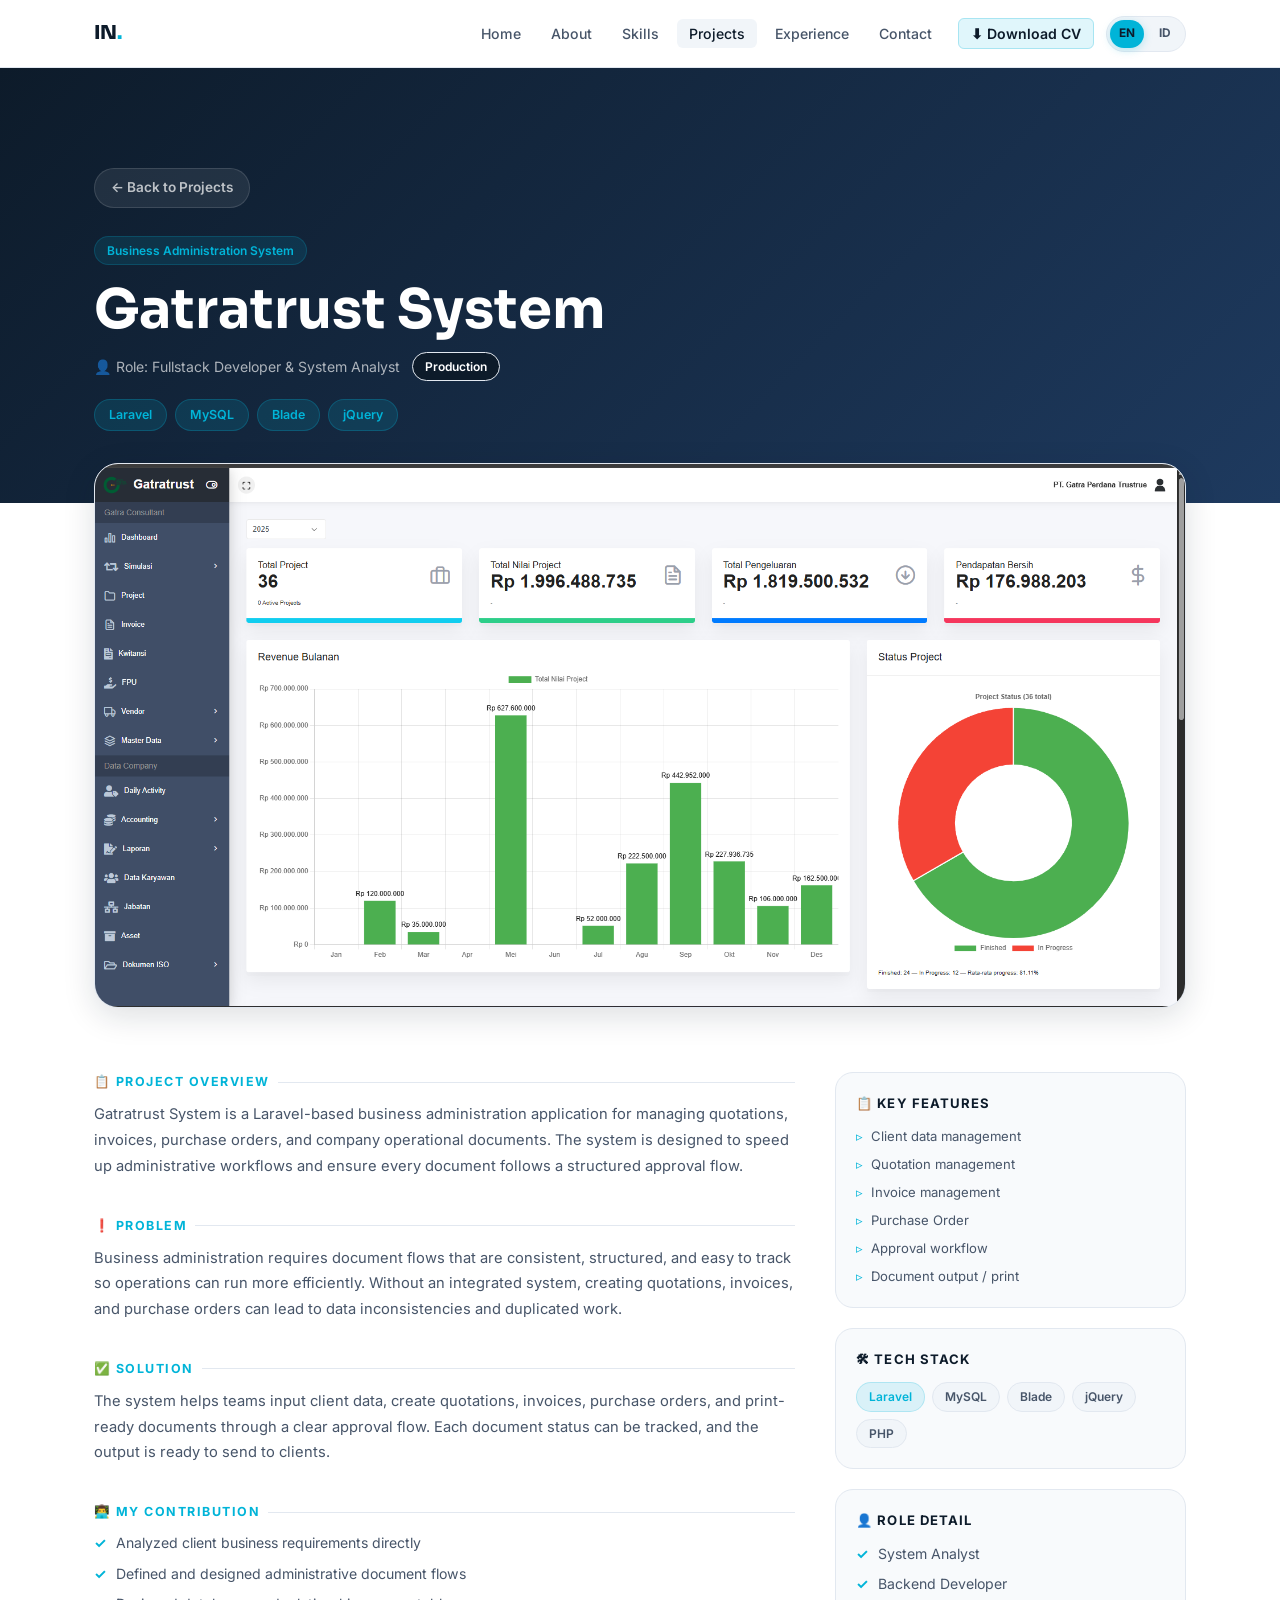
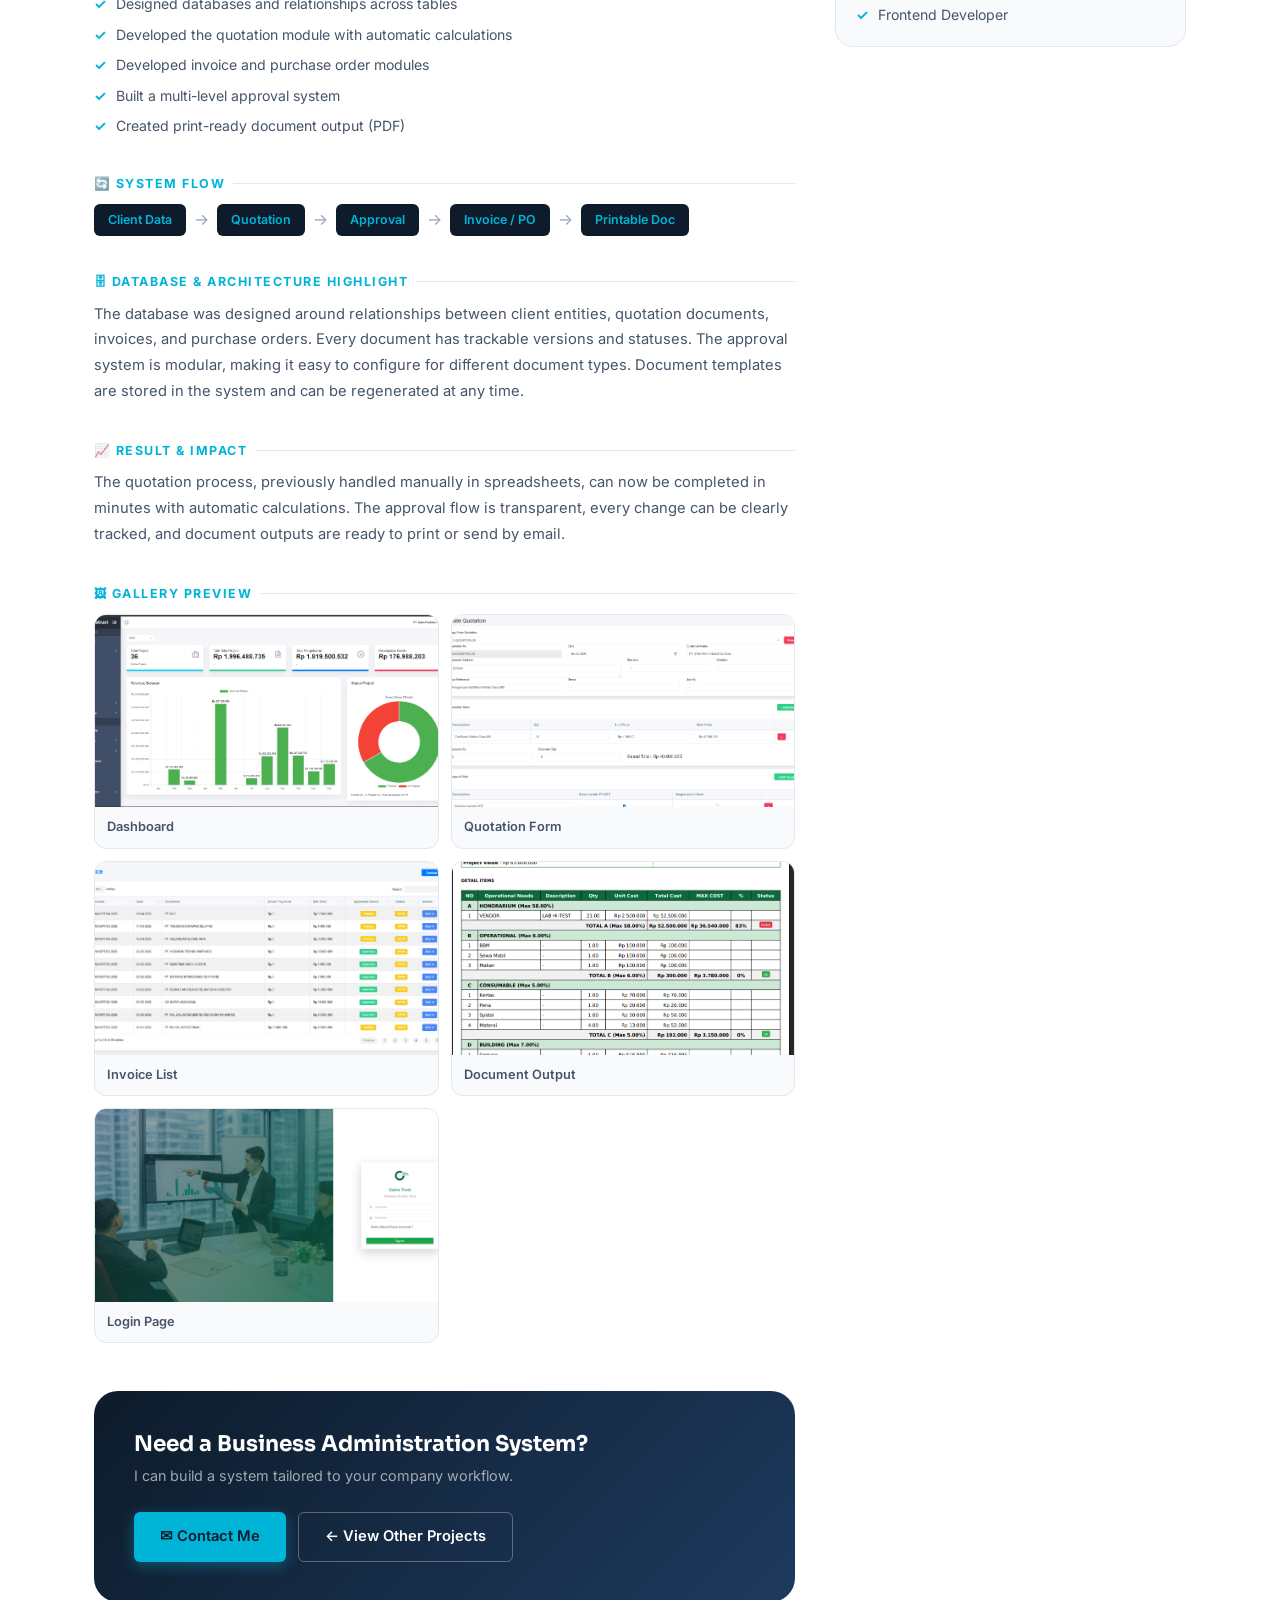
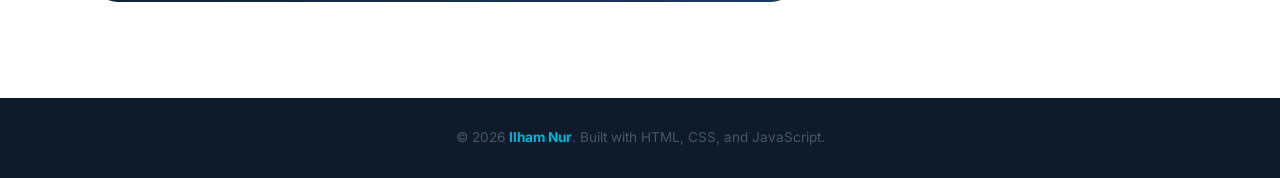
==== projects/gatratrust-system.html @ fcacffdc "Initial portfolio website" ====
<!DOCTYPE html>
<html lang="en">
<head>
  <meta charset="UTF-8" />
  <meta name="viewport" content="width=device-width, initial-scale=1.0" />
  <title>Gatratrust System — Business Administration System | Ilham Nur</title>
  <meta name="description" content="Gatratrust System case study — a Laravel-based business administration system covering quotations, invoices, purchase orders, and approval workflows. Built by Ilham Nur." />
  <meta name="keywords" content="Gatratrust System, Business Administration, Laravel, Quotation, Invoice, Purchase Order, Approval Workflow" />
  <meta property="og:title"       content="Gatratrust System — Business Administration System" />
  <meta property="og:description" content="Gatratrust System case study by Ilham Nur — Fullstack Developer & System Analyst." />
  <meta property="og:type"        content="website" />
  <meta property="og:image"       content="../assets/img/gatra/dashboard-gatra.png" />
  <link rel="icon" href="../assets/img/favicon.ico" type="image/x-icon" />
  <link rel="stylesheet" href="../assets/css/style.css" />
  <link href="https://fonts.googleapis.com/css2?family=Sora:wght@400;600;700;800&family=Inter:wght@400;500;600&family=JetBrains+Mono:wght@500&display=swap" rel="stylesheet" />
</head>
<body>

<!-- NAVBAR -->
<nav class="navbar" role="navigation">
  <div class="nav-inner">
    <a class="nav-logo" href="../index.html">IN<span>.</span></a>
    <ul class="nav-links">
      <li><a href="../index.html#home">Home</a></li>
      <li><a href="../index.html#about">About</a></li>
      <li><a href="../index.html#expertise">Skills</a></li>
      <li><a href="../index.html#projects" class="active">Projects</a></li>
      <li><a href="../index.html#experience">Experience</a></li>
      <li><a href="../index.html#contact">Contact</a></li>
      <li><a href="../assets/cv/Ilham-Nur-CV.pdf" class="nav-cv" download>⬇ Download CV</a></li>
      <li class="nav-lang" aria-label="Language selector">
        <button type="button" class="lang-btn active" data-lang-option="en">EN</button>
        <button type="button" class="lang-btn" data-lang-option="id">ID</button>
      </li>
    </ul>
    <button class="nav-hamburger" aria-label="Toggle menu">
      <span></span><span></span><span></span>
    </button>
  </div>
</nav>
<nav class="nav-mobile">
  <a href="../index.html#home">Home</a>
  <a href="../index.html#about">About</a>
  <a href="../index.html#expertise">Skills</a>
  <a href="../index.html#projects">Projects</a>
  <a href="../index.html#experience">Experience</a>
  <a href="../index.html#contact">Contact</a>
  <a href="../assets/cv/Ilham-Nur-CV.pdf" class="nav-cv" download>⬇ Download CV</a>
  <div class="nav-lang nav-lang-mobile" aria-label="Language selector">
    <button type="button" class="lang-btn active" data-lang-option="en">EN</button>
    <button type="button" class="lang-btn" data-lang-option="id">ID</button>
  </div>
</nav>

<!-- DETAIL HERO -->
<section class="detail-hero">
  <div class="container">
    <a href="../index.html#projects" class="detail-back">← Back to Projects</a>
    <div class="detail-label">
      <span class="badge badge-cyan">Business Administration System</span>
    </div>
    <h1 class="detail-title">Gatratrust System</h1>
    <div class="detail-role-row">
      <span class="detail-role">👤 Role: Fullstack Developer &amp; System Analyst</span>
      <span class="badge badge-navy">Production</span>
    </div>
    <div class="detail-tech-row">
      <span class="detail-tech-badge">Laravel</span>
      <span class="detail-tech-badge">MySQL</span>
      <span class="detail-tech-badge">Blade</span>
      <span class="detail-tech-badge">jQuery</span>
    </div>
  </div>
</section>

<!-- SCREENSHOT -->
<div class="container">
  <div class="detail-screenshot">
    <img src="../assets/img/gatra/dashboard-gatra.png" alt="Gatratrust System Dashboard"
         onerror="this.style.display='none'; this.nextElementSibling.style.display='block';" />
    <div class="screenshot-placeholder" style="display:none;">
      <div class="sph-icon">🖥</div>
      <div class="sph-text">gatra/dashboard-gatra.png — Screenshot will appear here</div>
    </div>
  </div>
</div>

<!-- BODY -->
<div class="detail-body">
  <div class="container">
    <div class="detail-grid">

      <!-- Main -->
      <div>

        <div class="detail-section reveal">
          <div class="detail-section-title">📋 Project Overview</div>
          <p class="detail-text">
            Gatratrust System is a Laravel-based business administration application for managing
            quotations, invoices, purchase orders, and company operational documents. The system
            is designed to speed up administrative workflows and ensure every document follows
            a structured approval flow.
          </p>
        </div>

        <div class="detail-section reveal">
          <div class="detail-section-title">❗ Problem</div>
          <p class="detail-text">
            Business administration requires document flows that are consistent, structured, and
            easy to track so operations can run more efficiently. Without an integrated system,
            creating quotations, invoices, and purchase orders can lead to data inconsistencies
            and duplicated work.
          </p>
        </div>

        <div class="detail-section reveal">
          <div class="detail-section-title">✅ Solution</div>
          <p class="detail-text">
            The system helps teams input client data, create quotations, invoices, purchase orders,
            and print-ready documents through a clear approval flow. Each document status can be
            tracked, and the output is ready to send to clients.
          </p>
        </div>

        <div class="detail-section reveal">
          <div class="detail-section-title">👨‍💻 My Contribution</div>
          <ul class="detail-list">
            <li>Analyzed client business requirements directly</li>
            <li>Defined and designed administrative document flows</li>
            <li>Designed databases and relationships across tables</li>
            <li>Developed the quotation module with automatic calculations</li>
            <li>Developed invoice and purchase order modules</li>
            <li>Built a multi-level approval system</li>
            <li>Created print-ready document output (PDF)</li>
          </ul>
        </div>

        <div class="detail-section reveal">
          <div class="detail-section-title">🔄 System Flow</div>
          <div class="flow-steps">
            <span class="flow-step">Client Data</span>
            <span class="flow-arrow">→</span>
            <span class="flow-step">Quotation</span>
            <span class="flow-arrow">→</span>
            <span class="flow-step">Approval</span>
            <span class="flow-arrow">→</span>
            <span class="flow-step">Invoice / PO</span>
            <span class="flow-arrow">→</span>
            <span class="flow-step">Printable Doc</span>
          </div>
        </div>

        <div class="detail-section reveal">
          <div class="detail-section-title">🗄 Database &amp; Architecture Highlight</div>
          <p class="detail-text">
            The database was designed around relationships between client entities, quotation
            documents, invoices, and purchase orders. Every document has trackable versions and
            statuses. The approval system is modular, making it easy to configure for different
            document types. Document templates are stored in the system and can be regenerated
            at any time.
          </p>
        </div>

        <div class="detail-section reveal">
          <div class="detail-section-title">📈 Result &amp; Impact</div>
          <p class="detail-text">
            The quotation process, previously handled manually in spreadsheets, can now be completed
            in minutes with automatic calculations. The approval flow is transparent, every change
            can be clearly tracked, and document outputs are ready to print or send by email.
          </p>
        </div>

        <!-- Gallery -->
        <div class="detail-section reveal">
          <div class="detail-section-title">🖼 Gallery Preview</div>
          <div class="detail-gallery">
            <figure class="gallery-item">
              <a href="../assets/img/gatra/dashboard-gatra.png" target="_blank" rel="noopener" class="gallery-link">
                <img src="../assets/img/gatra/dashboard-gatra.png" alt="Gatratrust dashboard screen" />
              </a>
              <figcaption class="gallery-caption">Dashboard</figcaption>
            </figure>
            <figure class="gallery-item">
              <a href="../assets/img/gatra/form-quotation.png" target="_blank" rel="noopener" class="gallery-link">
                <img src="../assets/img/gatra/form-quotation.png" alt="Gatratrust quotation form screen" />
              </a>
              <figcaption class="gallery-caption">Quotation Form</figcaption>
            </figure>
            <figure class="gallery-item">
              <a href="../assets/img/gatra/list-invoice.png" target="_blank" rel="noopener" class="gallery-link">
                <img src="../assets/img/gatra/list-invoice.png" alt="Gatratrust invoice list screen" />
              </a>
              <figcaption class="gallery-caption">Invoice List</figcaption>
            </figure>
            <figure class="gallery-item">
              <a href="../assets/img/gatra/output-dokumen.png" target="_blank" rel="noopener" class="gallery-link">
                <img src="../assets/img/gatra/output-dokumen.png" alt="Gatratrust document output screen" />
              </a>
              <figcaption class="gallery-caption">Document Output</figcaption>
            </figure>
            <figure class="gallery-item">
              <a href="../assets/img/gatra/login-gatra.png" target="_blank" rel="noopener" class="gallery-link">
                <img src="../assets/img/gatra/login-gatra.png" alt="Gatratrust login screen" />
              </a>
              <figcaption class="gallery-caption">Login Page</figcaption>
            </figure>
          </div>
        </div>

        <!-- CTA -->
        <div class="detail-cta reveal">
          <div class="detail-cta-text">
            <h3>Need a Business Administration System?</h3>
            <p>I can build a system tailored to your company workflow.</p>
          </div>
          <div style="display:flex;gap:12px;flex-wrap:wrap;">
            <a href="../index.html#contact" class="btn btn-primary">✉ Contact Me</a>
            <a href="../index.html#projects" class="btn btn-ghost">← View Other Projects</a>
          </div>
        </div>

      </div>

      <!-- Sidebar -->
      <div class="detail-sidebar">

        <div class="sidebar-card reveal">
          <div class="sidebar-card-title">📋 Key Features</div>
          <div class="sidebar-features">
            <span class="sidebar-feature">Client data management</span>
            <span class="sidebar-feature">Quotation management</span>
            <span class="sidebar-feature">Invoice management</span>
            <span class="sidebar-feature">Purchase Order</span>
            <span class="sidebar-feature">Approval workflow</span>
            <span class="sidebar-feature">Document output / print</span>
          </div>
        </div>

        <div class="sidebar-card reveal">
          <div class="sidebar-card-title">🛠 Tech Stack</div>
          <div class="sidebar-tech-grid">
            <span class="badge badge-cyan">Laravel</span>
            <span class="badge">MySQL</span>
            <span class="badge">Blade</span>
            <span class="badge">jQuery</span>
            <span class="badge">PHP</span>
          </div>
        </div>

        <div class="sidebar-card reveal">
          <div class="sidebar-card-title">👤 Role Detail</div>
          <ul class="detail-list">
            <li>System Analyst</li>
            <li>Backend Developer</li>
            <li>Frontend Developer</li>
          </ul>
        </div>

      </div>

    </div>
  </div>
</div>

<footer class="footer">
  <div class="container">
    <p>© 2026 <strong>Ilham Nur</strong>. Built with HTML, CSS, and JavaScript.</p>
  </div>
</footer>

<button class="back-to-top" aria-label="Back to top">↑</button>
<script src="../assets/js/main.js"></script>
</body>
</html>
---- assets/css/style.css ----
/* ============================================================
   ILHAM NUR — PORTFOLIO STYLESHEET
   Style: Clean Corporate Dashboard / SaaS-like
   Colors: Navy, White, Light Gray, Cyan Accent
   ============================================================ */

/* ── CSS Variables ────────────────────────────────────────── */
:root {
  --navy:        #0D1B2A;
  --navy-light:  #162236;
  --navy-mid:    #1E3A5F;
  --cyan:        #00B4D8;
  --cyan-light:  #48CAE4;
  --cyan-dim:    rgba(0,180,216,0.12);
  --white:       #FFFFFF;
  --gray-50:     #F8FAFC;
  --gray-100:    #F1F5F9;
  --gray-200:    #E2E8F0;
  --gray-400:    #94A3B8;
  --gray-600:    #475569;
  --gray-800:    #1E293B;
  --text-main:   #1E293B;
  --text-sub:    #475569;
  --text-muted:  #94A3B8;
  --border:      #E2E8F0;
  --shadow-sm:   0 1px 3px rgba(0,0,0,0.08);
  --shadow-md:   0 4px 16px rgba(13,27,42,0.10);
  --shadow-lg:   0 8px 32px rgba(13,27,42,0.14);
  --radius-sm:   6px;
  --radius-md:   12px;
  --radius-lg:   18px;
  --radius-xl:   24px;
  --font-display:'Sora', 'Segoe UI', sans-serif;
  --font-body:   'Inter', 'Segoe UI', sans-serif;
  --font-mono:   'JetBrains Mono', 'Courier New', monospace;
  --nav-h:       68px;
  --transition:  0.25s ease;
}

/* ── Reset & Base ─────────────────────────────────────────── */
*, *::before, *::after { box-sizing: border-box; margin: 0; padding: 0; }
html { scroll-behavior: smooth; font-size: 16px; }
body {
  font-family: var(--font-body);
  color: var(--text-main);
  background: var(--white);
  line-height: 1.6;
  overflow-x: hidden;
}
a { text-decoration: none; color: inherit; }
ul { list-style: none; }
img { max-width: 100%; display: block; }
button { cursor: pointer; border: none; background: none; font-family: inherit; }

/* ── Typography ───────────────────────────────────────────── */
h1, h2, h3, h4, h5 { font-family: var(--font-display); font-weight: 700; line-height: 1.2; }
h1 { font-size: clamp(2.2rem, 5vw, 3.4rem); }
h2 { font-size: clamp(1.7rem, 3.5vw, 2.4rem); }
h3 { font-size: clamp(1.1rem, 2vw, 1.35rem); }
p  { color: var(--text-sub); line-height: 1.75; }

/* ── Utility Classes ──────────────────────────────────────── */
.container { max-width: 1140px; margin: 0 auto; padding: 0 24px; }
.section    { padding: 96px 0; }
.section-sm { padding: 64px 0; }
.section-label {
  display: inline-flex; align-items: center; gap: 8px;
  font-size: 0.78rem; font-weight: 600; letter-spacing: 0.12em;
  text-transform: uppercase; color: var(--cyan);
  background: var(--cyan-dim); border: 1px solid rgba(0,180,216,0.2);
  padding: 5px 14px; border-radius: 999px; margin-bottom: 14px;
}
.section-title { color: var(--navy); margin-bottom: 10px; }
.section-sub   { color: var(--text-sub); max-width: 560px; }
.section-header { margin-bottom: 56px; }
.text-center { text-align: center; }
.text-center .section-sub { margin: 0 auto; }

/* ── Buttons ──────────────────────────────────────────────── */
.btn {
  display: inline-flex; align-items: center; gap: 8px;
  padding: 12px 26px; border-radius: var(--radius-sm);
  font-size: 0.92rem; font-weight: 600; transition: all var(--transition);
  white-space: nowrap;
}
.btn-primary {
  background: var(--cyan); color: var(--navy);
  box-shadow: 0 4px 14px rgba(0,180,216,0.35);
}
.btn-primary:hover { background: var(--cyan-light); transform: translateY(-2px); box-shadow: 0 6px 20px rgba(0,180,216,0.45); }
.btn-outline {
  background: transparent; color: var(--navy);
  border: 1.5px solid var(--border);
}
.btn-outline:hover { border-color: var(--cyan); color: var(--cyan); background: var(--cyan-dim); }
.btn-ghost {
  background: transparent; color: var(--white);
  border: 1.5px solid rgba(255,255,255,0.3);
}
.btn-ghost:hover { border-color: var(--cyan); color: var(--cyan); background: rgba(0,180,216,0.08); }
.btn-navy {
  background: var(--navy); color: var(--white);
}
.btn-navy:hover { background: var(--navy-mid); transform: translateY(-2px); }
.btn-sm { padding: 8px 18px; font-size: 0.84rem; }

/* ── Badge / Tag ──────────────────────────────────────────── */
.badge {
  display: inline-block; font-size: 0.75rem; font-weight: 600;
  padding: 4px 12px; border-radius: 999px;
  background: var(--gray-100); color: var(--gray-600); border: 1px solid var(--border);
}
.badge-cyan  { background: var(--cyan-dim); color: var(--cyan); border-color: rgba(0,180,216,0.2); }
.badge-navy  { background: var(--navy); color: var(--white); }

/* ── Reveal animation (JS adds .visible) ─────────────────── */
.reveal {
  opacity: 0; transform: translateY(28px);
  transition: opacity 0.6s ease, transform 0.6s ease;
}
.reveal.visible { opacity: 1; transform: translateY(0); }

/* ═══════════════════════════════════════════════════════════
   NAVBAR
═══════════════════════════════════════════════════════════ */
.navbar {
  position: fixed; top: 0; left: 0; right: 0; z-index: 1000;
  height: var(--nav-h);
  background: rgba(255,255,255,0.95);
  backdrop-filter: blur(12px);
  border-bottom: 1px solid var(--border);
  transition: box-shadow var(--transition);
}
.navbar.scrolled { box-shadow: var(--shadow-md); }
.nav-inner {
  display: flex; align-items: center; justify-content: space-between;
  height: 100%; max-width: 1140px; margin: 0 auto; padding: 0 24px;
}
.nav-logo {
  font-family: var(--font-display); font-weight: 800;
  font-size: 1.2rem; color: var(--navy);
}
.nav-logo span { color: var(--cyan); }
.nav-links { display: flex; align-items: center; gap: 6px; }
.nav-links a {
  font-size: 0.88rem; font-weight: 500; color: var(--text-sub);
  padding: 6px 12px; border-radius: var(--radius-sm);
  transition: color var(--transition), background var(--transition);
}
.nav-links a:hover, .nav-links a.active { color: var(--navy); background: var(--gray-100); }
.nav-links .nav-cv {
  color: var(--navy); background: var(--cyan-dim);
  border: 1px solid rgba(0,180,216,0.25); margin-left: 8px;
  font-weight: 600;
}
.nav-links .nav-cv:hover { background: var(--cyan); color: var(--white); }
.nav-lang {
  display: inline-flex;
  align-items: center;
  gap: 4px;
  padding: 3px;
  margin-left: 6px;
  background: var(--gray-100);
  border: 1px solid var(--border);
  border-radius: 999px;
}
.lang-btn {
  min-width: 34px;
  height: 28px;
  padding: 0 9px;
  border-radius: 999px;
  color: var(--text-sub);
  font-size: 0.74rem;
  font-weight: 700;
  line-height: 1;
  transition: all var(--transition);
}
.lang-btn:hover {
  color: var(--navy);
  background: rgba(255,255,255,0.75);
}
.lang-btn.active {
  color: var(--navy);
  background: var(--cyan);
  box-shadow: 0 2px 8px rgba(0,180,216,0.25);
}

/* Hamburger */
.nav-hamburger {
  display: none; flex-direction: column; gap: 5px;
  width: 28px; cursor: pointer; padding: 4px;
}
.nav-hamburger span {
  display: block; height: 2px; width: 100%;
  background: var(--navy); border-radius: 2px;
  transition: all 0.3s ease;
}
.nav-hamburger.open span:nth-child(1) { transform: rotate(45deg) translate(5px,5px); }
.nav-hamburger.open span:nth-child(2) { opacity: 0; }
.nav-hamburger.open span:nth-child(3) { transform: rotate(-45deg) translate(5px,-5px); }

/* Mobile menu */
.nav-mobile {
  display: none; position: fixed; top: var(--nav-h); left: 0; right: 0;
  background: var(--white); border-bottom: 1px solid var(--border);
  padding: 16px 24px; z-index: 999; flex-direction: column; gap: 4px;
  box-shadow: var(--shadow-lg);
}
.nav-mobile.open { display: flex; }
.nav-mobile a {
  font-size: 0.95rem; font-weight: 500; color: var(--text-sub);
  padding: 10px 14px; border-radius: var(--radius-sm);
  transition: all var(--transition);
}
.nav-mobile a:hover { background: var(--gray-100); color: var(--navy); }
.nav-mobile .nav-cv { color: var(--cyan); font-weight: 600; }
.nav-mobile .nav-lang {
  align-self: flex-start;
  margin: 8px 0 0;
}

/* ═══════════════════════════════════════════════════════════
   HERO SECTION
═══════════════════════════════════════════════════════════ */
.hero {
  min-height: 100vh; display: flex; align-items: center;
  padding-top: var(--nav-h);
  background: linear-gradient(135deg, #f8fafc 0%, #eef4fb 50%, #e8f4fa 100%);
  position: relative; overflow: hidden;
}
.hero::before {
  content: '';
  position: absolute; top: -120px; right: -120px;
  width: 500px; height: 500px;
  background: radial-gradient(circle, rgba(0,180,216,0.08) 0%, transparent 70%);
  pointer-events: none;
}
.hero::after {
  content: '';
  position: absolute; bottom: -80px; left: -80px;
  width: 360px; height: 360px;
  background: radial-gradient(circle, rgba(30,58,95,0.05) 0%, transparent 70%);
  pointer-events: none;
}
.hero-inner {
  display: grid; grid-template-columns: 1fr 1fr;
  gap: 64px; align-items: center;
}
.hero-tag {
  display: inline-flex; align-items: center; gap: 8px;
  background: var(--navy); color: var(--cyan);
  font-size: 0.78rem; font-weight: 600; letter-spacing: 0.1em;
  text-transform: uppercase; padding: 6px 16px; border-radius: 999px;
  margin-bottom: 20px;
}
.hero-tag .dot { width: 7px; height: 7px; background: var(--cyan); border-radius: 50%; animation: pulse-dot 1.8s infinite; }
@keyframes pulse-dot {
  0%,100% { opacity: 1; transform: scale(1); }
  50% { opacity: 0.4; transform: scale(0.7); }
}
.hero-title { color: var(--navy); margin-bottom: 6px; }
.hero-title .accent { color: var(--cyan); }
.hero-role {
  font-size: clamp(1rem, 2vw, 1.25rem); color: var(--text-sub);
  font-weight: 500; margin-bottom: 20px; font-family: var(--font-display);
}
.hero-desc { max-width: 480px; margin-bottom: 32px; }
.hero-cta { display: flex; gap: 12px; flex-wrap: wrap; }
.hero-stats {
  display: flex; gap: 32px; margin-top: 40px;
  padding-top: 32px; border-top: 1px solid var(--border);
}
.hero-stat-num {
  font-family: var(--font-display); font-size: 1.8rem;
  font-weight: 800; color: var(--navy);
}
.hero-stat-num span { color: var(--cyan); }
.hero-stat-label { font-size: 0.8rem; color: var(--text-muted); margin-top: 2px; }

/* Hero visual / dashboard mockup */
.hero-visual { position: relative; }
.hero-dashboard {
  background: var(--white); border-radius: var(--radius-xl);
  box-shadow: var(--shadow-lg); border: 1px solid var(--border);
  padding: 20px; position: relative;
}
.dash-header {
  display: flex; align-items: center; gap: 8px;
  margin-bottom: 16px; padding-bottom: 12px;
  border-bottom: 1px solid var(--gray-100);
}
.dash-dots { display: flex; gap: 6px; }
.dash-dots span { width: 10px; height: 10px; border-radius: 50%; }
.dash-dots span:nth-child(1) { background: #FF5F57; }
.dash-dots span:nth-child(2) { background: #FFBD2E; }
.dash-dots span:nth-child(3) { background: #28C840; }
.dash-title { font-size: 0.78rem; font-weight: 600; color: var(--text-muted); margin-left: 8px; font-family: var(--font-mono); }
.dash-grid { display: grid; grid-template-columns: 1fr 1fr; gap: 10px; }
.dash-card {
  background: var(--gray-50); border: 1px solid var(--border);
  border-radius: var(--radius-md); padding: 14px;
  transition: all 0.3s ease;
}
.dash-card:hover { border-color: var(--cyan); background: var(--cyan-dim); transform: translateY(-2px); }
.dash-card-icon {
  width: 34px; height: 34px; border-radius: var(--radius-sm);
  background: var(--cyan); color: var(--navy);
  display: flex; align-items: center; justify-content: center;
  margin-bottom: 8px; font-size: 1rem;
  box-shadow: 0 4px 10px rgba(0,180,216,0.25);
}
.dash-card-label {
  font-size: 0.75rem; font-weight: 700; color: var(--navy);
  font-family: var(--font-display);
}
.dash-card-sub { font-size: 0.68rem; color: var(--text-muted); margin-top: 2px; }
.dash-bottom {
  margin-top: 10px; background: var(--navy); border-radius: var(--radius-md);
  padding: 12px 14px; display: flex; align-items: center; gap: 12px;
}
.dash-bottom-icon { font-size: 1.2rem; }
.dash-bottom-text { font-size: 0.75rem; font-weight: 600; color: rgba(255,255,255,0.9); }
.dash-bottom-sub  { font-size: 0.65rem; color: var(--cyan); margin-top: 1px; }
.hero-float-badge {
  position: absolute; background: var(--white); border-radius: var(--radius-md);
  padding: 10px 14px; box-shadow: var(--shadow-lg); border: 1px solid var(--border);
  font-size: 0.75rem; font-weight: 600; color: var(--navy);
  animation: float 3s ease-in-out infinite;
}
.hero-float-badge.top-left  { top: -16px; left: -20px; animation-delay: 0s; }
.hero-float-badge.bottom-right { bottom: -16px; right: -20px; animation-delay: 1.5s; }
.hero-float-badge .fbi { color: var(--cyan); margin-right: 5px; }
@keyframes float {
  0%,100% { transform: translateY(0); }
  50% { transform: translateY(-8px); }
}

/* ═══════════════════════════════════════════════════════════
   ABOUT SECTION
═══════════════════════════════════════════════════════════ */
.about { background: var(--white); }
.about-inner {
  display: grid; grid-template-columns: 1fr 1fr;
  gap: 80px; align-items: center;
}
.about-img-wrap {
  position: relative;
}
.about-img-box {
  width: 100%; aspect-ratio: 4/4.5;
  border-radius: var(--radius-xl); overflow: hidden;
  background: linear-gradient(135deg, var(--navy) 0%, var(--navy-mid) 100%);
  position: relative; display: flex; align-items: center; justify-content: center;
}
.about-img-box img {
  width: 100%; height: 100%; object-fit: cover;
}
.about-img-placeholder {
  text-align: center; color: rgba(255,255,255,0.5);
}
.about-img-placeholder .pi-icon { font-size: 4rem; margin-bottom: 8px; }
.about-img-placeholder .pi-text { font-size: 0.85rem; }
.about-accent {
  position: absolute; bottom: -20px; right: -20px;
  background: var(--cyan); color: var(--navy); font-weight: 800;
  border-radius: var(--radius-md); padding: 16px 20px; text-align: center;
  box-shadow: var(--shadow-lg);
}
.about-accent .num { font-family: var(--font-display); font-size: 2rem; line-height: 1; }
.about-accent .lbl { font-size: 0.72rem; font-weight: 600; opacity: 0.85; margin-top: 2px; }
.about-highlights {
  display: grid; grid-template-columns: 1fr 1fr; gap: 12px; margin-top: 28px;
}
.about-hl {
  display: flex; gap: 10px; align-items: flex-start;
  padding: 12px 14px; background: var(--gray-50);
  border: 1px solid var(--border); border-radius: var(--radius-md);
}
.about-hl-icon { font-size: 1.2rem; flex-shrink: 0; margin-top: 1px; }
.about-hl-text { font-size: 0.82rem; font-weight: 600; color: var(--navy); }

/* ═══════════════════════════════════════════════════════════
   EXPERTISE CARDS
═══════════════════════════════════════════════════════════ */
.expertise { background: var(--gray-50); }
.expertise-grid {
  display: grid; grid-template-columns: repeat(4, 1fr); gap: 20px;
}
.exp-card {
  background: var(--white); border: 1px solid var(--border);
  border-radius: var(--radius-lg); padding: 28px 22px;
  transition: all 0.3s ease; position: relative; overflow: hidden;
}
.exp-card::before {
  content: ''; position: absolute; top: 0; left: 0; right: 0; height: 3px;
  background: var(--cyan); transform: scaleX(0); transform-origin: left;
  transition: transform 0.3s ease;
}
.exp-card:hover { transform: translateY(-4px); box-shadow: var(--shadow-lg); border-color: rgba(0,180,216,0.2); }
.exp-card:hover::before { transform: scaleX(1); }
.exp-icon {
  width: 48px; height: 48px; background: var(--cyan); color: var(--navy); border-radius: var(--radius-md);
  display: flex; align-items: center; justify-content: center;
  font-size: 1.4rem; margin-bottom: 16px;
  box-shadow: 0 4px 12px rgba(0,180,216,0.25);
}
.exp-title { font-size: 1rem; color: var(--navy); margin-bottom: 12px; }
.exp-list { display: flex; flex-direction: column; gap: 6px; }
.exp-item {
  font-size: 0.8rem; color: var(--text-sub);
  display: flex; align-items: center; gap: 8px;
}
.exp-item::before {
  content: ''; width: 5px; height: 5px; border-radius: 50%;
  background: var(--cyan); flex-shrink: 0;
}

/* ═══════════════════════════════════════════════════════════
   PROJECTS SECTION
═══════════════════════════════════════════════════════════ */
.projects { background: var(--white); }
.projects-grid {
  display: grid; grid-template-columns: repeat(2, 1fr); gap: 24px;
}
.project-card {
  background: var(--white); border: 1px solid var(--border);
  border-radius: var(--radius-xl); overflow: hidden;
  transition: all 0.3s ease; display: flex; flex-direction: column;
}
.project-card:hover { transform: translateY(-5px); box-shadow: var(--shadow-lg); border-color: rgba(0,180,216,0.25); }
.project-img {
  width: 100%; height: 200px; overflow: hidden;
  background: linear-gradient(135deg, var(--navy) 0%, var(--navy-mid) 100%);
  position: relative; display: flex; align-items: center; justify-content: center;
}
.project-img img { width: 100%; height: 100%; object-fit: cover; }
.project-img-placeholder {
  text-align: center; color: rgba(255,255,255,0.35);
}
.project-img-placeholder .pip-icon { font-size: 2.5rem; margin-bottom: 6px; }
.project-img-placeholder .pip-text { font-size: 0.8rem; }
.project-img-placeholder .pip-sub {
  margin-top: 4px;
  color: rgba(255,255,255,0.45);
  font-size: 0.72rem;
}
.project-img-empty {
  background:
    linear-gradient(135deg, rgba(13,27,42,0.94), rgba(30,58,95,0.94)),
    repeating-linear-gradient(135deg, rgba(255,255,255,0.08) 0 1px, transparent 1px 14px);
}
.project-img-empty::before {
  content: '';
  position: absolute;
  inset: 22px;
  border: 1px dashed rgba(0,180,216,0.35);
  border-radius: var(--radius-md);
}
.project-img-empty .project-img-placeholder {
  display: block;
  position: relative;
  z-index: 1;
  color: rgba(255,255,255,0.78);
}
.project-img-empty .pip-icon {
  color: var(--cyan);
  filter: drop-shadow(0 4px 10px rgba(0,180,216,0.35));
}
.project-img-empty .pip-text {
  color: var(--white);
  font-weight: 700;
}
.project-body { padding: 22px; flex: 1; display: flex; flex-direction: column; }
.project-label { margin-bottom: 8px; }
.project-title { font-size: 1.2rem; color: var(--navy); margin-bottom: 8px; }
.project-role { font-size: 0.8rem; color: var(--text-muted); margin-bottom: 10px; }
.project-role strong { color: var(--text-sub); }
.project-desc { font-size: 0.87rem; margin-bottom: 14px; flex: 1; }
.project-tech { display: flex; flex-wrap: wrap; gap: 6px; margin-bottom: 18px; }
.project-features { margin-bottom: 18px; }
.project-features-title { font-size: 0.78rem; font-weight: 700; color: var(--navy); margin-bottom: 7px; text-transform: uppercase; letter-spacing: 0.06em; }
.project-feature-list { display: flex; flex-wrap: wrap; gap: 5px; }
.feature-tag {
  font-size: 0.72rem; color: var(--text-sub);
  background: var(--gray-50); border: 1px solid var(--border);
  padding: 3px 10px; border-radius: 999px;
}
.project-footer { display: flex; gap: 10px; }

/* ═══════════════════════════════════════════════════════════
   EXPERIENCE / TIMELINE
═══════════════════════════════════════════════════════════ */
.experience { background: var(--gray-50); }
.timeline { position: relative; padding-left: 32px; }
.timeline::before {
  content: ''; position: absolute; left: 10px; top: 8px; bottom: 8px;
  width: 2px; background: linear-gradient(to bottom, var(--cyan), var(--navy));
  border-radius: 2px;
}
.tl-item { position: relative; margin-bottom: 40px; }
.tl-item:last-child { margin-bottom: 0; }
.tl-dot {
  position: absolute; left: -26px; top: 8px;
  width: 16px; height: 16px; border-radius: 50%;
  background: var(--white); border: 3px solid var(--cyan);
  box-shadow: 0 0 0 4px rgba(0,180,216,0.15);
}
.tl-card {
  background: var(--white); border: 1px solid var(--border);
  border-radius: var(--radius-lg); padding: 24px 26px;
  transition: all 0.3s ease;
}
.tl-card:hover { box-shadow: var(--shadow-md); border-color: rgba(0,180,216,0.2); }
.tl-header { display: flex; justify-content: space-between; align-items: flex-start; margin-bottom: 6px; flex-wrap: wrap; gap: 8px; }
.tl-title { font-size: 1.05rem; color: var(--navy); }
.tl-period { font-size: 0.78rem; font-weight: 600; color: var(--cyan); background: var(--cyan-dim); padding: 4px 12px; border-radius: 999px; white-space: nowrap; }
.tl-company { font-size: 0.85rem; color: var(--text-muted); margin-bottom: 14px; }
.tl-list { display: flex; flex-direction: column; gap: 7px; }
.tl-list li {
  font-size: 0.86rem; color: var(--text-sub);
  display: flex; gap: 10px; align-items: flex-start;
}
.tl-list li::before {
  content: '→'; color: var(--cyan); font-weight: 700;
  flex-shrink: 0; margin-top: 0px;
}

/* ═══════════════════════════════════════════════════════════
   SKILLS SECTION
═══════════════════════════════════════════════════════════ */
.skills { background: var(--white); }
.skills-grid { display: grid; grid-template-columns: repeat(3, 1fr); gap: 20px; }
.skill-group {
  background: var(--gray-50); border: 1px solid var(--border);
  border-radius: var(--radius-lg); padding: 22px;
}
.skill-group-header { display: flex; align-items: center; gap: 10px; margin-bottom: 14px; }
.skill-group-icon {
  width: 36px; height: 36px; background: var(--cyan); color: var(--navy);
  border-radius: var(--radius-sm); display: flex; align-items: center; justify-content: center;
  font-size: 1rem;
  box-shadow: 0 4px 10px rgba(0,180,216,0.22);
}
.skill-group-name { font-size: 0.9rem; font-weight: 700; color: var(--navy); }
.skill-badges { display: flex; flex-wrap: wrap; gap: 7px; }
.skill-badge {
  font-size: 0.78rem; font-weight: 600; color: var(--text-sub);
  background: var(--white); border: 1px solid var(--border);
  padding: 5px 12px; border-radius: var(--radius-sm);
  transition: all var(--transition);
}
.skill-badge:hover { background: var(--navy); color: var(--white); border-color: var(--navy); }

/* ═══════════════════════════════════════════════════════════
   CONTACT SECTION
═══════════════════════════════════════════════════════════ */
.contact { background: var(--gray-50); }
.contact-inner { display: grid; grid-template-columns: 1fr 1.2fr; gap: 64px; align-items: start; }
.contact-info { display: flex; flex-direction: column; gap: 18px; margin-top: 28px; }
.contact-item {
  display: flex; align-items: center; gap: 14px;
  padding: 16px 18px; background: var(--white);
  border: 1px solid var(--border); border-radius: var(--radius-md);
  transition: all var(--transition);
}
.contact-item:hover { border-color: var(--cyan); box-shadow: var(--shadow-sm); }
.contact-item-icon {
  width: 42px; height: 42px; background: var(--cyan); color: var(--navy); border-radius: var(--radius-sm);
  display: flex; align-items: center; justify-content: center;
  font-size: 1.1rem; flex-shrink: 0;
  box-shadow: 0 4px 12px rgba(0,180,216,0.25);
}
.contact-item-label { font-size: 0.75rem; color: var(--text-muted); font-weight: 500; }
.contact-item-value { font-size: 0.9rem; font-weight: 600; color: var(--navy); }
.contact-cta-card {
  background: var(--navy); border-radius: var(--radius-xl);
  padding: 36px; display: flex; flex-direction: column; gap: 14px;
}
.contact-cta-title { font-size: 1.5rem; color: var(--white); margin-bottom: 6px; }
.contact-cta-desc { color: rgba(255,255,255,0.65); font-size: 0.9rem; margin-bottom: 8px; }
.contact-cta-btns { display: flex; flex-direction: column; gap: 10px; }
.cta-btn {
  display: flex; align-items: center; gap: 12px;
  padding: 14px 18px; border-radius: var(--radius-md);
  font-size: 0.88rem; font-weight: 600; transition: all var(--transition);
  border: 1.5px solid transparent;
}
.cta-btn-icon { width: 38px; height: 38px; border-radius: var(--radius-sm); display: flex; align-items: center; justify-content: center; font-size: 1.1rem; flex-shrink: 0; color: var(--white); }
.cta-btn-label { font-size: 0.75rem; font-weight: 400; opacity: 0.75; }
.cta-btn-email { background: var(--cyan); color: var(--navy); }
.cta-btn-email .cta-btn-icon { background: var(--navy); color: var(--cyan); }
.cta-btn-email:hover { background: var(--cyan-light); transform: translateY(-2px); }
.cta-btn-wa { background: rgba(255,255,255,0.08); color: var(--white); border-color: rgba(255,255,255,0.12); }
.cta-btn-wa .cta-btn-icon { background: #25D366; }
.cta-btn-wa:hover { background: rgba(255,255,255,0.15); transform: translateY(-2px); }
.cta-btn-gh { background: rgba(255,255,255,0.08); color: var(--white); border-color: rgba(255,255,255,0.12); }
.cta-btn-gh .cta-btn-icon { background: #24292e; }
.cta-btn-gh:hover { background: rgba(255,255,255,0.15); transform: translateY(-2px); }

/* ═══════════════════════════════════════════════════════════
   FOOTER
═══════════════════════════════════════════════════════════ */
.footer {
  background: var(--navy); color: rgba(255,255,255,0.6);
  padding: 28px 0; text-align: center; font-size: 0.85rem;
}
.footer strong { color: var(--cyan); }

/* ═══════════════════════════════════════════════════════════
   BACK TO TOP
═══════════════════════════════════════════════════════════ */
.back-to-top {
  position: fixed; bottom: 28px; right: 28px; z-index: 900;
  width: 44px; height: 44px; border-radius: 999px;
  background: var(--navy); color: var(--white);
  display: flex; align-items: center; justify-content: center;
  font-size: 1.1rem; box-shadow: var(--shadow-lg);
  opacity: 0; pointer-events: none;
  transition: all 0.3s ease;
  border: 2px solid rgba(0,180,216,0.3);
}
.back-to-top.visible { opacity: 1; pointer-events: all; }
.back-to-top:hover { background: var(--cyan); color: var(--navy); transform: translateY(-3px); }

/* ═══════════════════════════════════════════════════════════
   PROJECT DETAIL PAGE
═══════════════════════════════════════════════════════════ */
.detail-hero {
  background: linear-gradient(135deg, var(--navy) 0%, var(--navy-mid) 100%);
  padding: 100px 0 72px; margin-top: var(--nav-h);
}
.detail-back {
  display: inline-flex; align-items: center; gap: 8px;
  font-size: 0.85rem; font-weight: 600; color: rgba(255,255,255,0.7);
  background: rgba(255,255,255,0.08); border: 1px solid rgba(255,255,255,0.12);
  padding: 8px 16px; border-radius: 999px; margin-bottom: 28px;
  transition: all var(--transition);
}
.detail-back:hover { background: rgba(255,255,255,0.15); color: var(--white); }
.detail-label { margin-bottom: 12px; }
.detail-title { color: var(--white); margin-bottom: 10px; }
.detail-role-row { display: flex; align-items: center; gap: 12px; flex-wrap: wrap; margin-bottom: 18px; }
.detail-role { font-size: 0.88rem; color: rgba(255,255,255,0.65); }
.detail-tech-row { display: flex; flex-wrap: wrap; gap: 8px; }
.detail-tech-badge {
  font-size: 0.78rem; font-weight: 600;
  padding: 5px 14px; border-radius: 999px;
  background: rgba(0,180,216,0.15); color: var(--cyan);
  border: 1px solid rgba(0,180,216,0.25);
}

.detail-screenshot {
  width: 100%; background: var(--gray-100);
  border-radius: var(--radius-xl); overflow: hidden;
  margin: -40px 0 64px; box-shadow: var(--shadow-lg);
  border: 1px solid var(--border); min-height: 320px;
  display: flex; align-items: center; justify-content: center;
}
.detail-screenshot img { width: 100%; display: block; }
.screenshot-placeholder {
  text-align: center; color: var(--text-muted); padding: 64px 24px;
}
.screenshot-placeholder .sph-icon { font-size: 3.5rem; margin-bottom: 12px; }
.screenshot-placeholder .sph-text { font-size: 0.9rem; }

.detail-body { padding-bottom: 96px; }
.detail-grid { display: grid; grid-template-columns: 2fr 1fr; gap: 40px; }
.detail-section { margin-bottom: 36px; }
.detail-section-title {
  font-size: 0.78rem; font-weight: 700; letter-spacing: 0.12em;
  text-transform: uppercase; color: var(--cyan); margin-bottom: 10px;
  display: flex; align-items: center; gap: 8px;
}
.detail-section-title::after {
  content: ''; flex: 1; height: 1px; background: var(--border);
}
.detail-text { font-size: 0.92rem; color: var(--text-sub); }
.detail-list { display: flex; flex-direction: column; gap: 8px; }
.detail-list li {
  font-size: 0.88rem; color: var(--text-sub);
  display: flex; gap: 10px; align-items: flex-start;
}
.detail-list li::before { content: '✓'; color: var(--cyan); font-weight: 700; flex-shrink: 0; }

.flow-steps { display: flex; align-items: center; gap: 8px; flex-wrap: wrap; margin-top: 6px; }
.flow-step {
  background: var(--navy); color: var(--cyan);
  font-size: 0.78rem; font-weight: 600; padding: 6px 14px;
  border-radius: var(--radius-sm); white-space: nowrap;
}
.flow-arrow { color: var(--text-muted); font-size: 1rem; }

.detail-gallery {
  display: grid;
  grid-template-columns: repeat(2, minmax(0, 1fr));
  gap: 12px;
}
.gallery-item {
  background: var(--gray-50);
  border: 1px solid var(--border);
  border-radius: var(--radius-md);
  overflow: hidden;
  transition: all var(--transition);
}
.gallery-item:hover {
  border-color: rgba(0,180,216,0.35);
  box-shadow: var(--shadow-md);
  transform: translateY(-2px);
}
.gallery-link {
  display: block;
  background: var(--gray-100);
}
.gallery-item img {
  width: 100%;
  aspect-ratio: 16 / 9;
  object-fit: cover;
  transition: transform var(--transition);
}
.gallery-item:hover img {
  transform: scale(1.02);
}
.gallery-caption {
  padding: 10px 12px;
  color: var(--text-sub);
  font-size: 0.8rem;
  font-weight: 600;
}

.detail-sidebar { display: flex; flex-direction: column; gap: 20px; }
.sidebar-card {
  background: var(--gray-50); border: 1px solid var(--border);
  border-radius: var(--radius-lg); padding: 20px;
}
.sidebar-card-title { font-size: 0.82rem; font-weight: 700; color: var(--navy); margin-bottom: 12px; text-transform: uppercase; letter-spacing: 0.08em; }
.sidebar-features { display: flex; flex-direction: column; gap: 7px; }
.sidebar-feature {
  font-size: 0.82rem; color: var(--text-sub);
  display: flex; gap: 8px; align-items: center;
}
.sidebar-feature::before { content: '▹'; color: var(--cyan); }
.sidebar-tech-grid { display: flex; flex-wrap: wrap; gap: 7px; }

.detail-cta {
  background: linear-gradient(135deg, var(--navy) 0%, var(--navy-mid) 100%);
  border-radius: var(--radius-xl); padding: 40px;
  display: flex; align-items: center; justify-content: space-between; gap: 24px;
  margin-top: 48px; flex-wrap: wrap;
}
.detail-cta-text h3 { color: var(--white); margin-bottom: 6px; }
.detail-cta-text p  { color: rgba(255,255,255,0.6); font-size: 0.9rem; }

/* ═══════════════════════════════════════════════════════════
   RESPONSIVE
═══════════════════════════════════════════════════════════ */
@media (max-width: 1024px) {
  .expertise-grid { grid-template-columns: repeat(2, 1fr); }
  .skills-grid { grid-template-columns: repeat(2, 1fr); }
}

@media (max-width: 900px) {
  .hero-inner { grid-template-columns: 1fr; gap: 48px; }
  .hero-visual { display: none; }
  .about-inner { grid-template-columns: 1fr; gap: 40px; }
  .about-img-wrap { max-width: 320px; }
  .detail-grid { grid-template-columns: 1fr; }
  .contact-inner { grid-template-columns: 1fr; gap: 40px; }
}

@media (max-width: 768px) {
  .section { padding: 72px 0; }
  .nav-links { display: none; }
  .nav-hamburger { display: flex; }
  .projects-grid { grid-template-columns: 1fr; }
  .expertise-grid { grid-template-columns: 1fr; }
  .skills-grid { grid-template-columns: 1fr; }
  .hero-stats { gap: 20px; flex-wrap: wrap; }
  .about-highlights { grid-template-columns: 1fr; }
  .tl-header { flex-direction: column; }
  .detail-hero { padding: 80px 0 52px; }
  .detail-cta { flex-direction: column; text-align: center; }
  .detail-gallery { grid-template-columns: 1fr; }
}

@media (max-width: 480px) {
  .hero-cta { flex-direction: column; }
  .contact-cta-btns { gap: 8px; }
  .flow-steps { flex-direction: column; align-items: flex-start; }
}
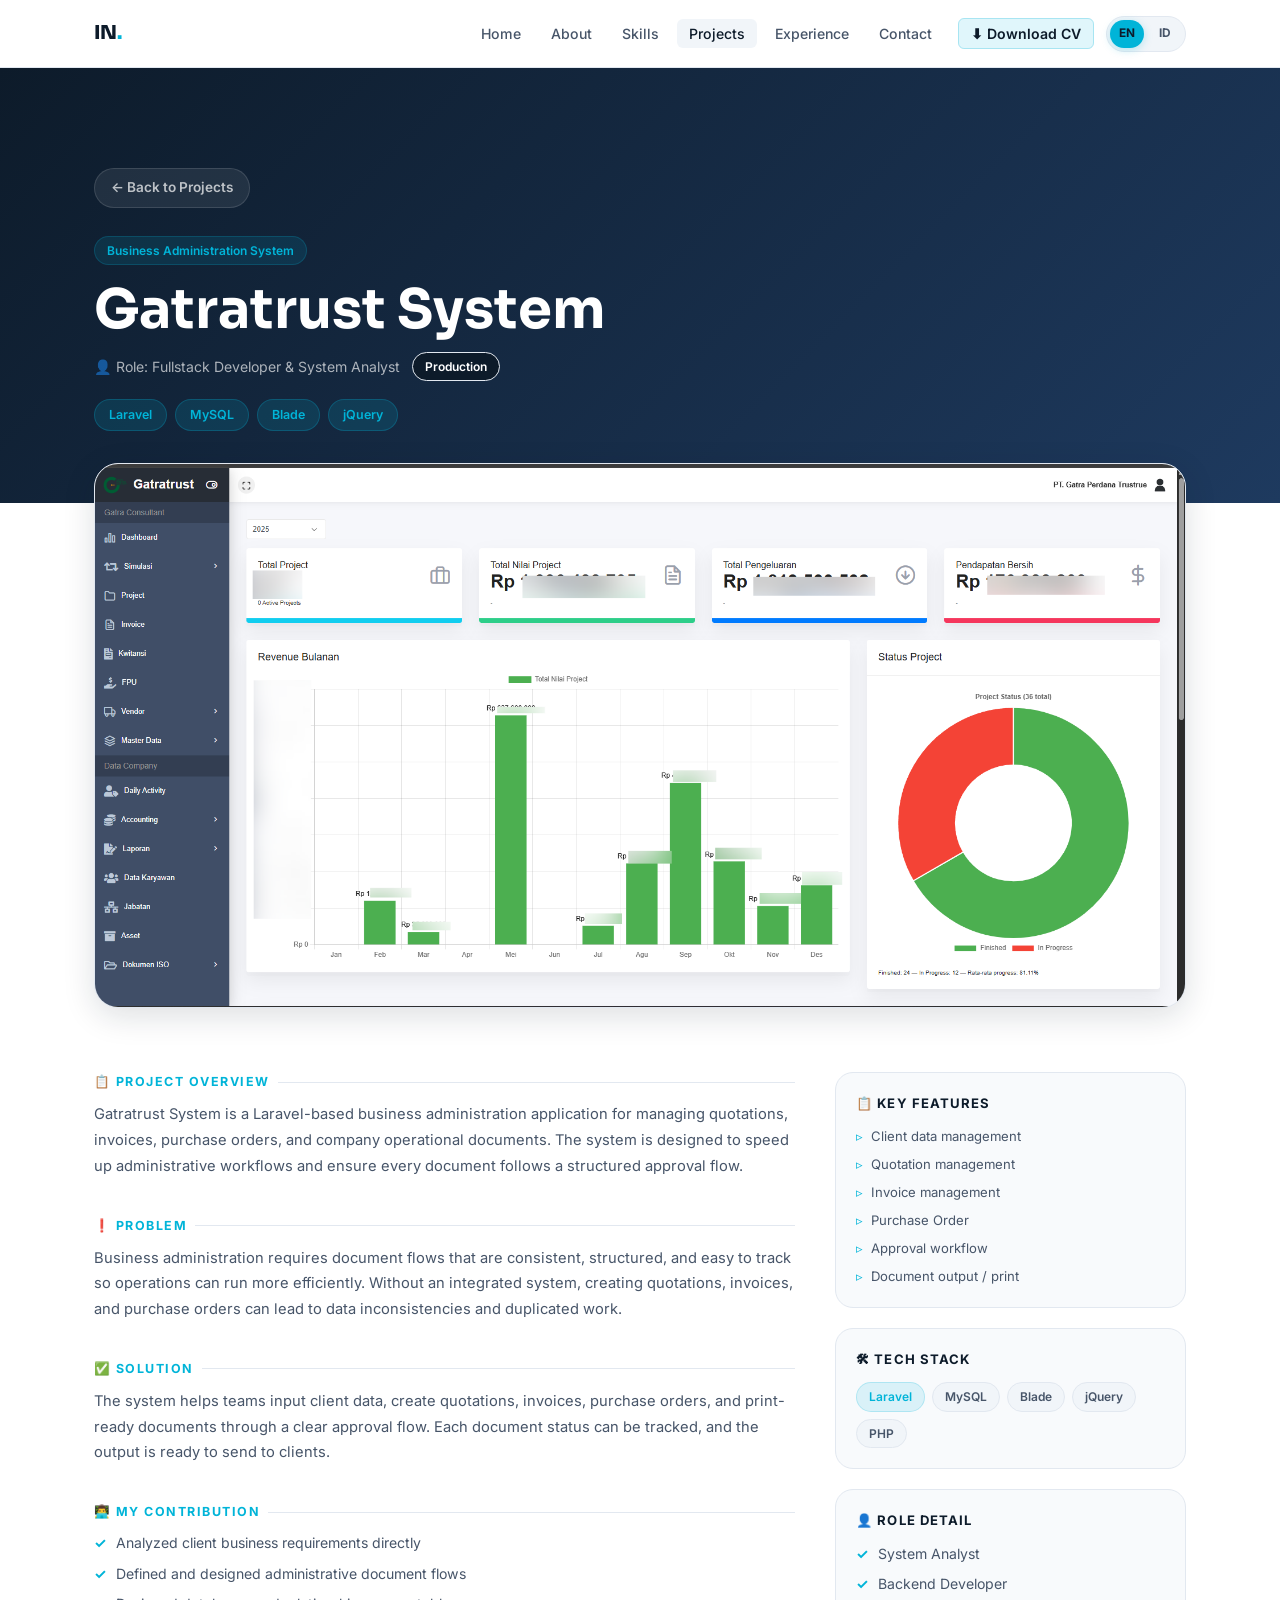
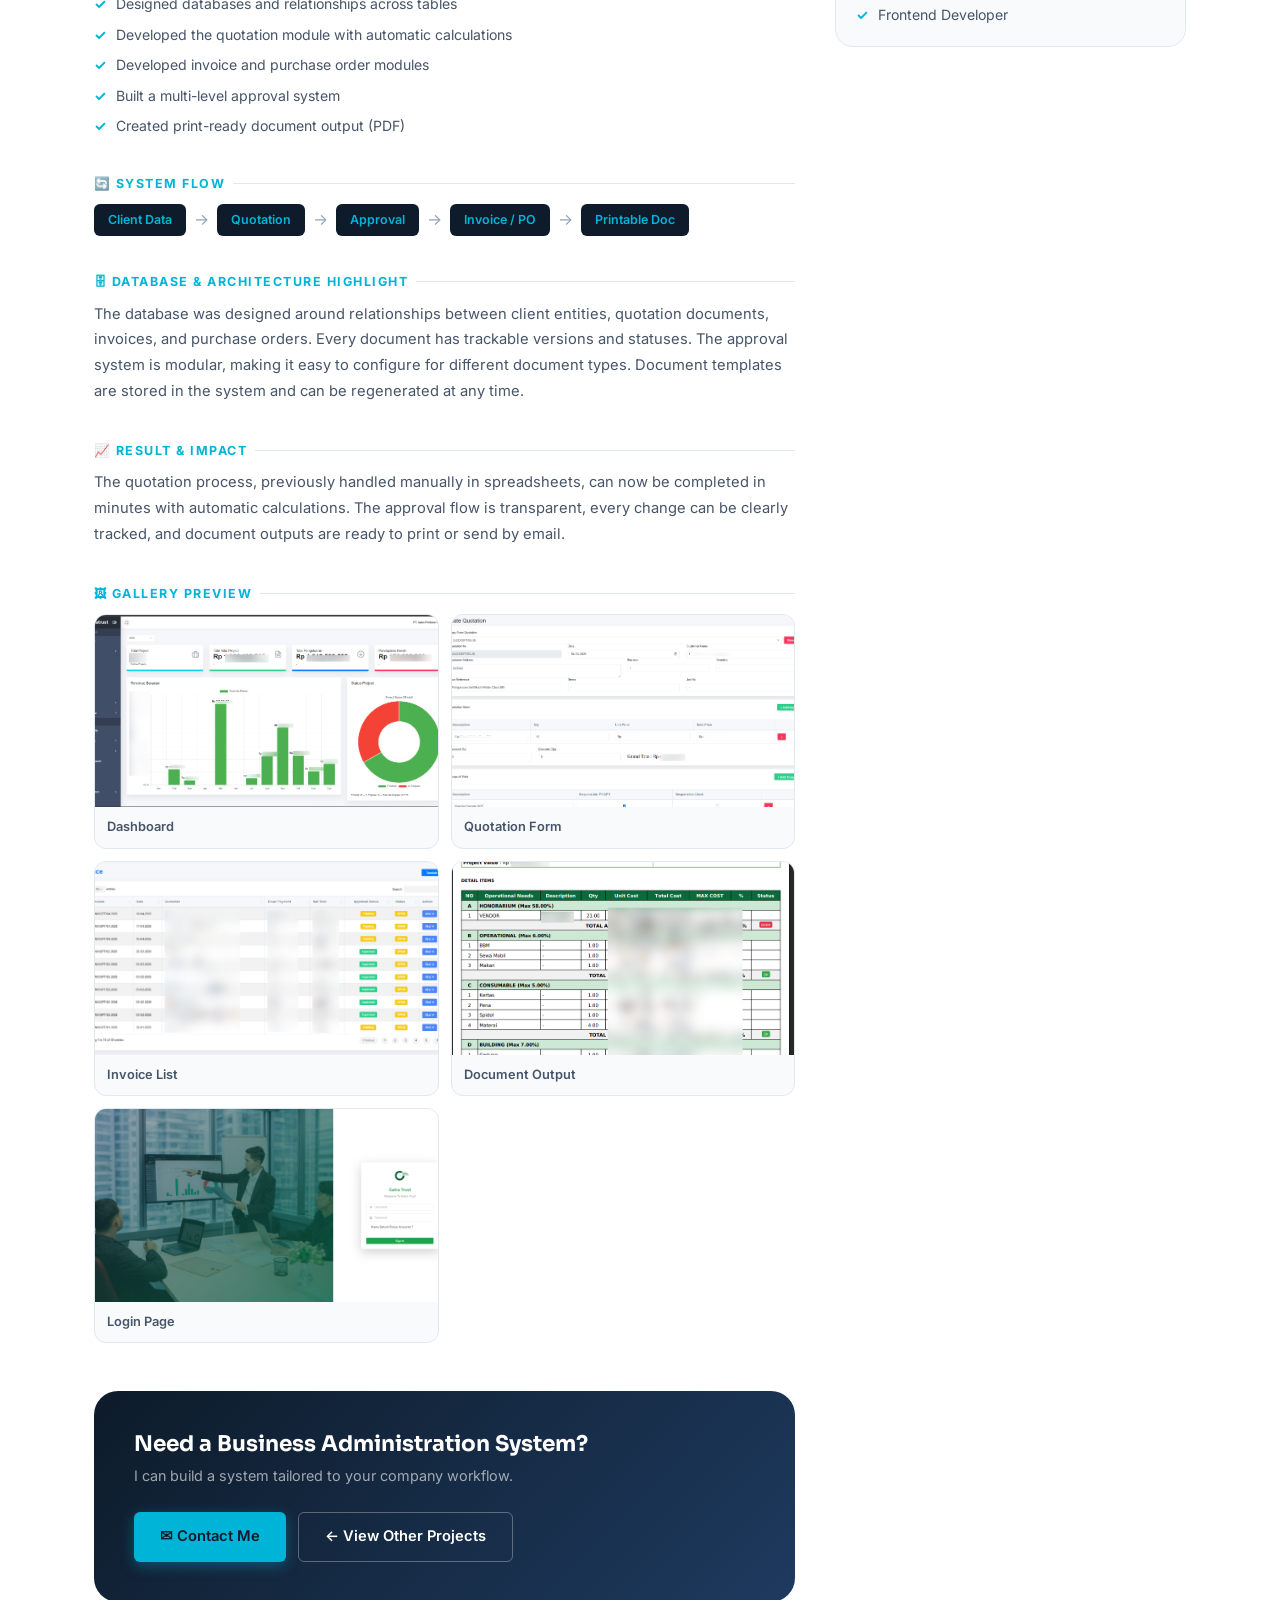
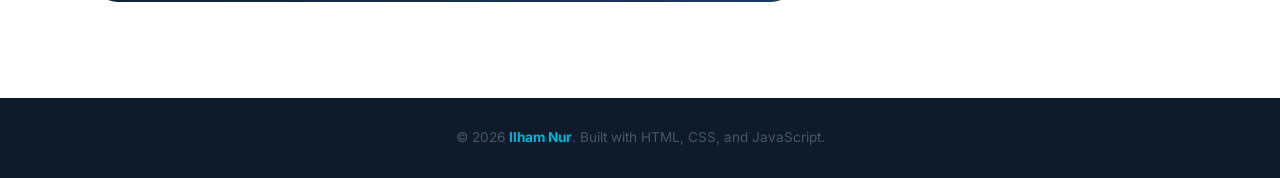
==== commit d546b018: "Add social preview metadata" ====
--- a/projects/gatratrust-system.html
+++ b/projects/gatratrust-system.html
@@ -6,10 +6,19 @@
   <title>Gatratrust System — Business Administration System | Ilham Nur</title>
   <meta name="description" content="Gatratrust System case study — a Laravel-based business administration system covering quotations, invoices, purchase orders, and approval workflows. Built by Ilham Nur." />
   <meta name="keywords" content="Gatratrust System, Business Administration, Laravel, Quotation, Invoice, Purchase Order, Approval Workflow" />
+  <link rel="canonical" href="https://ilham-nur.github.io/projects/gatratrust-system.html" />
   <meta property="og:title"       content="Gatratrust System — Business Administration System" />
   <meta property="og:description" content="Gatratrust System case study by Ilham Nur — Fullstack Developer & System Analyst." />
   <meta property="og:type"        content="website" />
-  <meta property="og:image"       content="../assets/img/gatra/dashboard-gatra.png" />
+  <meta property="og:url"         content="https://ilham-nur.github.io/projects/gatratrust-system.html" />
+  <meta property="og:image"       content="https://ilham-nur.github.io/assets/img/og-preview.png" />
+  <meta property="og:image:width" content="1200" />
+  <meta property="og:image:height" content="630" />
+  <meta property="og:image:alt"   content="Ilham Nur portfolio preview" />
+  <meta name="twitter:card"        content="summary_large_image" />
+  <meta name="twitter:title"       content="Gatratrust System — Business Administration System" />
+  <meta name="twitter:description" content="Gatratrust System case study by Ilham Nur — Fullstack Developer & System Analyst." />
+  <meta name="twitter:image"       content="https://ilham-nur.github.io/assets/img/og-preview.png" />
   <link rel="icon" href="../assets/img/favicon.ico" type="image/x-icon" />
   <link rel="stylesheet" href="../assets/css/style.css" />
   <link href="https://fonts.googleapis.com/css2?family=Sora:wght@400;600;700;800&family=Inter:wght@400;500;600&family=JetBrains+Mono:wght@500&display=swap" rel="stylesheet" />
--- a/assets/css/style.css
+++ b/assets/css/style.css
@@ -771,6 +771,12 @@
   .section { padding: 72px 0; }
   .nav-links { display: none; }
   .nav-hamburger { display: flex; }
+  .hero {
+    min-height: auto;
+    align-items: flex-start;
+    padding-top: calc(var(--nav-h) + 42px);
+    padding-bottom: 72px;
+  }
   .projects-grid { grid-template-columns: 1fr; }
   .expertise-grid { grid-template-columns: 1fr; }
   .skills-grid { grid-template-columns: 1fr; }
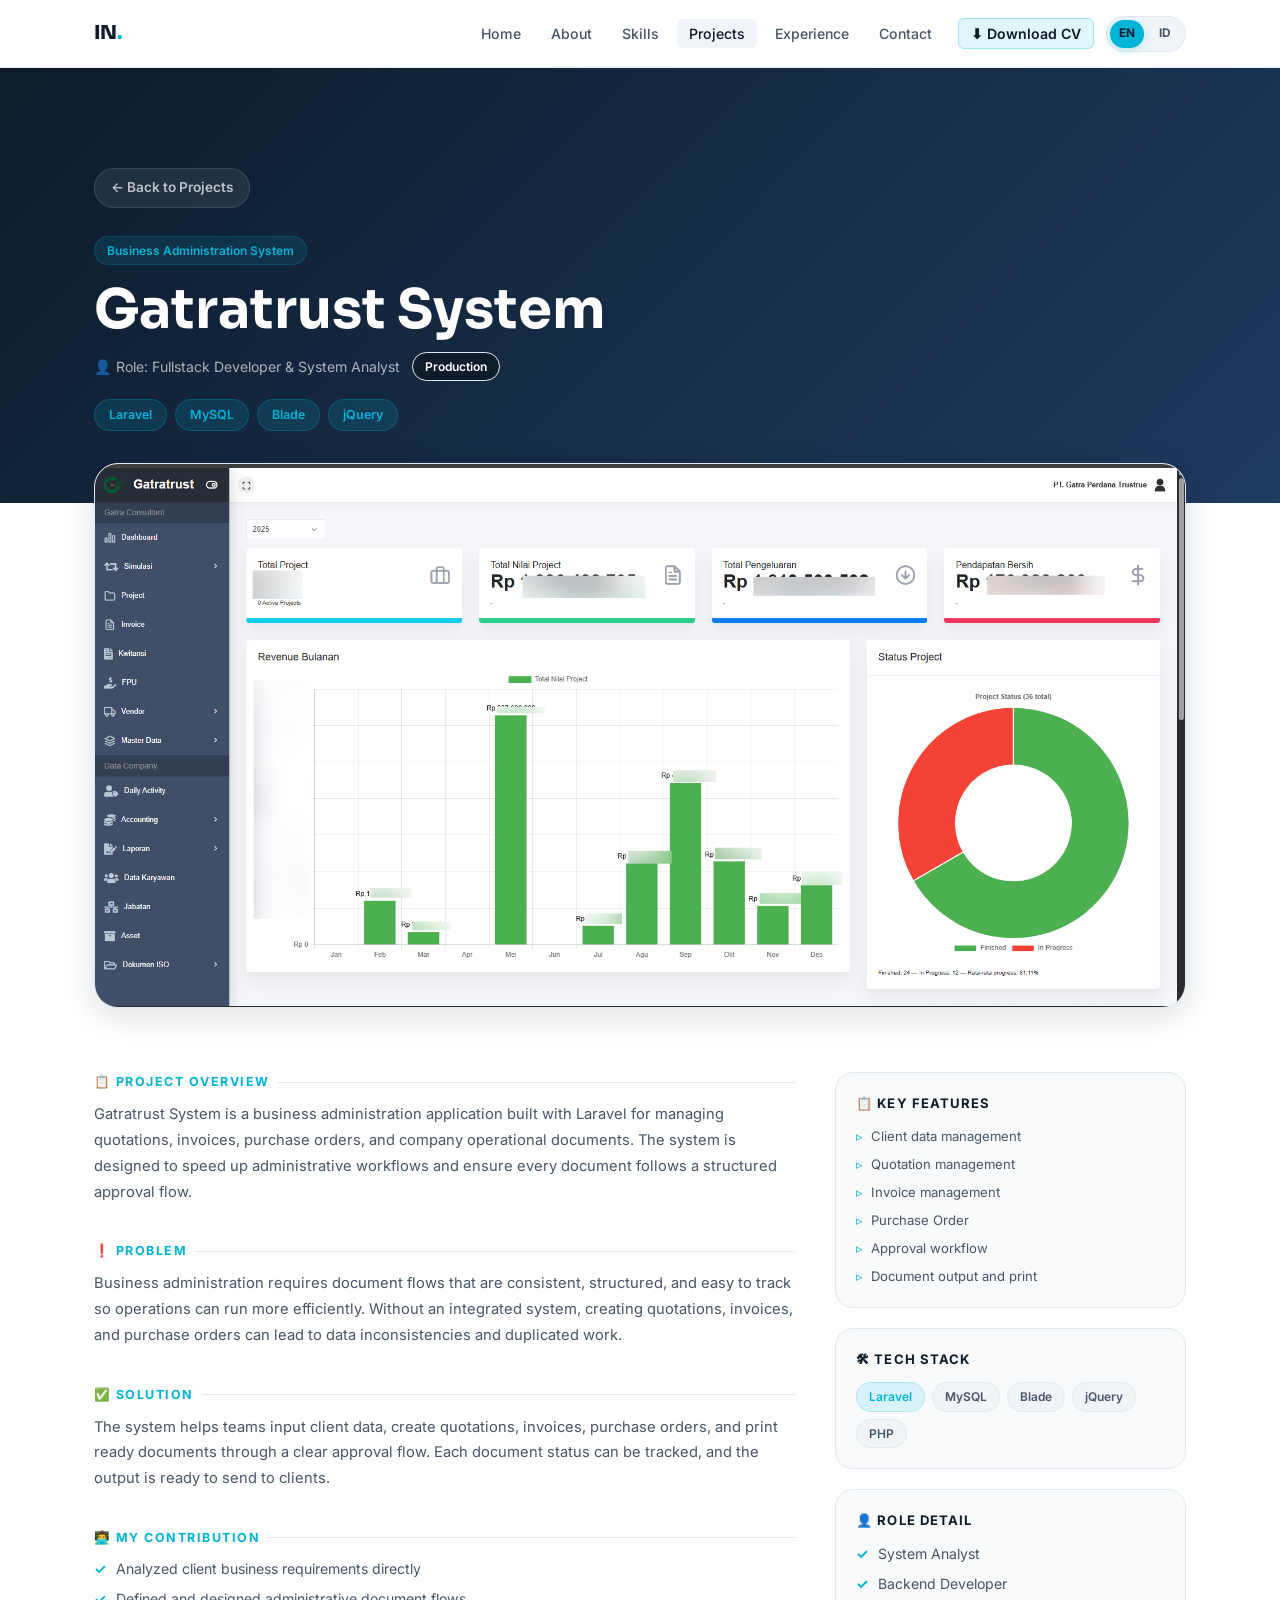
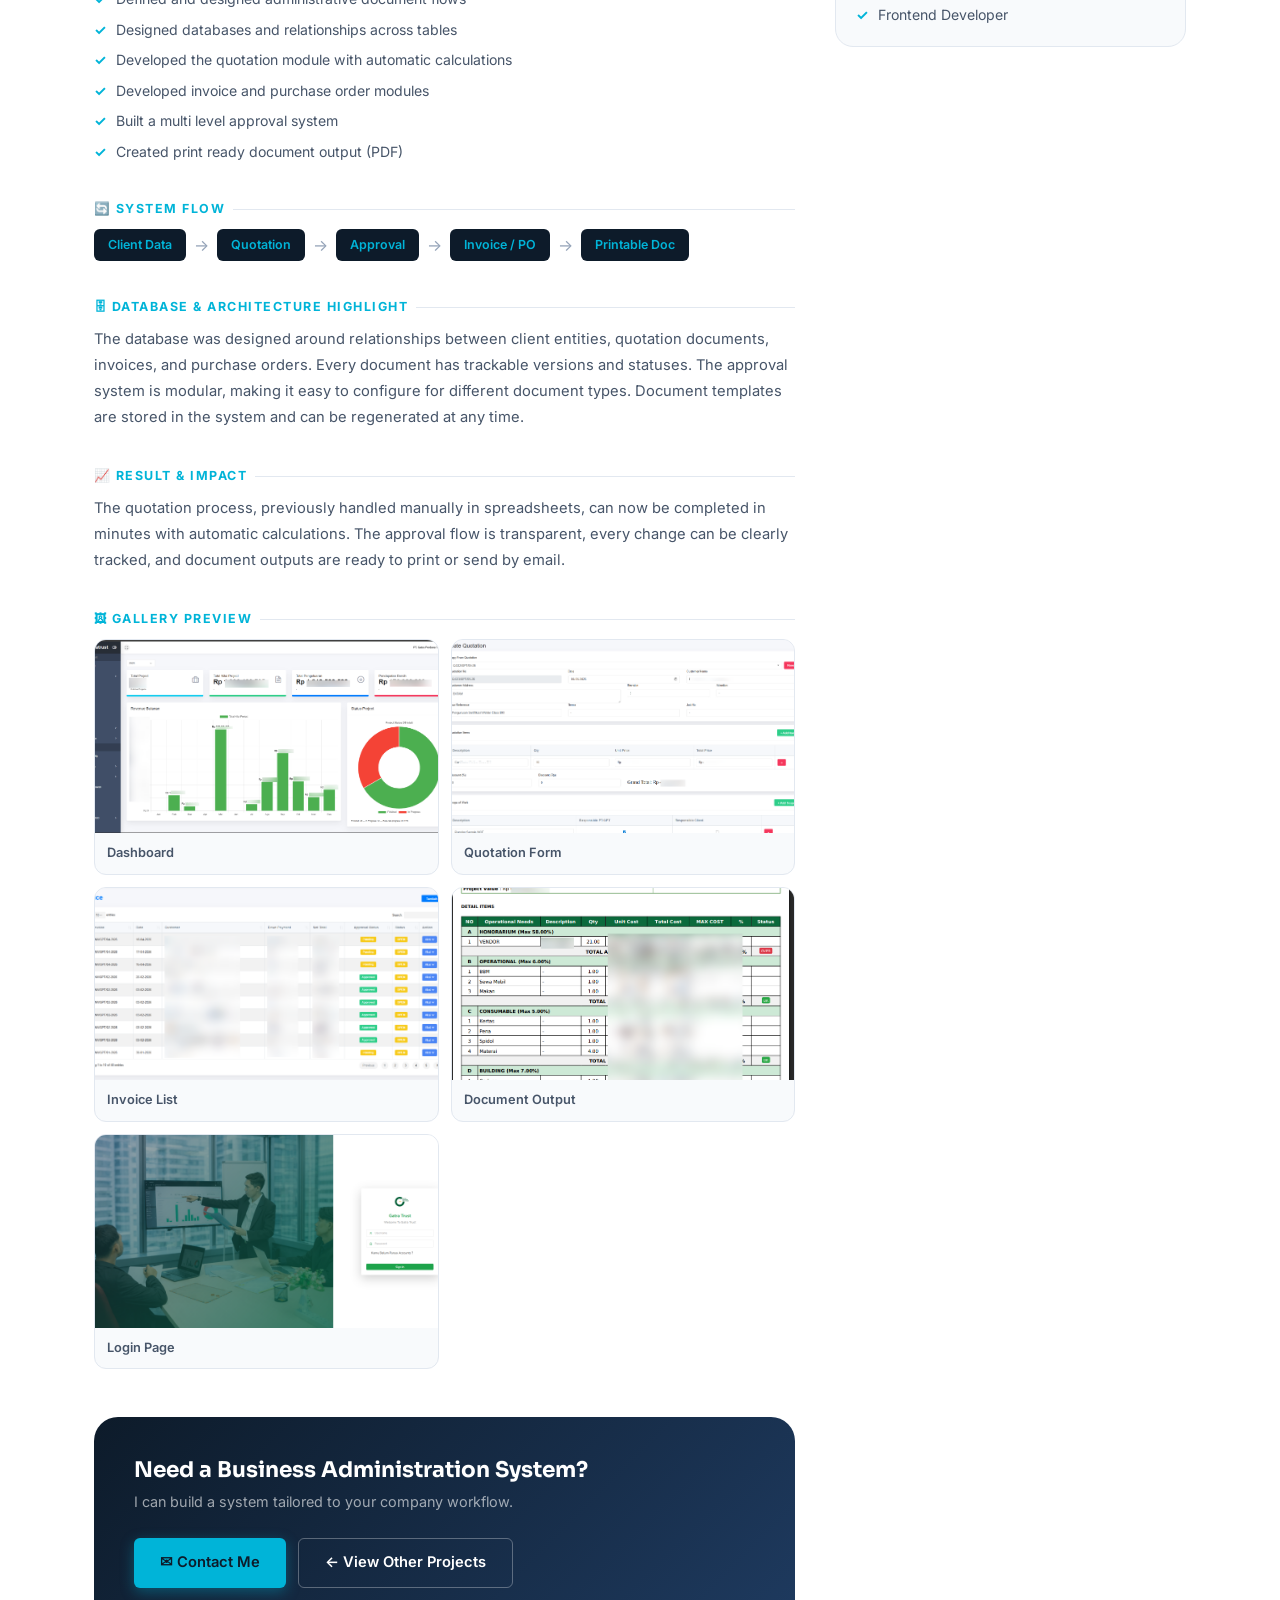
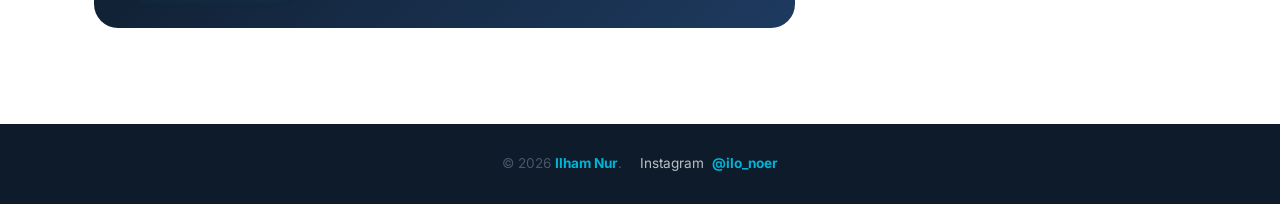
==== commit 5299e816: "update perubahan dari feedback" ====
--- a/projects/gatratrust-system.html
+++ b/projects/gatratrust-system.html
@@ -1,14 +1,14 @@
-<!DOCTYPE html>
+﻿<!DOCTYPE html>
 <html lang="en">
 <head>
   <meta charset="UTF-8" />
   <meta name="viewport" content="width=device-width, initial-scale=1.0" />
-  <title>Gatratrust System — Business Administration System | Ilham Nur</title>
-  <meta name="description" content="Gatratrust System case study — a Laravel-based business administration system covering quotations, invoices, purchase orders, and approval workflows. Built by Ilham Nur." />
+  <title>Gatratrust System | Business Administration System by Ilham Nur</title>
+  <meta name="description" content="Case study for Gatratrust System, a business administration system built with Laravel for quotations, invoices, purchase orders, and approval workflows. Built by Ilham Nur." />
   <meta name="keywords" content="Gatratrust System, Business Administration, Laravel, Quotation, Invoice, Purchase Order, Approval Workflow" />
   <link rel="canonical" href="https://ilham-nur.github.io/projects/gatratrust-system.html" />
-  <meta property="og:title"       content="Gatratrust System — Business Administration System" />
-  <meta property="og:description" content="Gatratrust System case study by Ilham Nur — Fullstack Developer & System Analyst." />
+  <meta property="og:title"       content="Gatratrust System | Business Administration System" />
+  <meta property="og:description" content="Gatratrust System case study by Ilham Nur as Fullstack Developer & System Analyst." />
   <meta property="og:type"        content="website" />
   <meta property="og:url"         content="https://ilham-nur.github.io/projects/gatratrust-system.html" />
   <meta property="og:image"       content="https://ilham-nur.github.io/assets/img/og-preview.png" />
@@ -16,8 +16,8 @@
   <meta property="og:image:height" content="630" />
   <meta property="og:image:alt"   content="Ilham Nur portfolio preview" />
   <meta name="twitter:card"        content="summary_large_image" />
-  <meta name="twitter:title"       content="Gatratrust System — Business Administration System" />
-  <meta name="twitter:description" content="Gatratrust System case study by Ilham Nur — Fullstack Developer & System Analyst." />
+  <meta name="twitter:title"       content="Gatratrust System | Business Administration System" />
+  <meta name="twitter:description" content="Gatratrust System case study by Ilham Nur as Fullstack Developer & System Analyst." />
   <meta name="twitter:image"       content="https://ilham-nur.github.io/assets/img/og-preview.png" />
   <link rel="icon" href="../assets/img/favicon.ico" type="image/x-icon" />
   <link rel="stylesheet" href="../assets/css/style.css" />
@@ -89,7 +89,7 @@
          onerror="this.style.display='none'; this.nextElementSibling.style.display='block';" />
     <div class="screenshot-placeholder" style="display:none;">
       <div class="sph-icon">🖥</div>
-      <div class="sph-text">gatra/dashboard-gatra.png — Screenshot will appear here</div>
+      <div class="sph-text">Screenshot placeholder for gatra/dashboard-gatra.png</div>
     </div>
   </div>
 </div>
@@ -105,7 +105,7 @@
         <div class="detail-section reveal">
           <div class="detail-section-title">📋 Project Overview</div>
           <p class="detail-text">
-            Gatratrust System is a Laravel-based business administration application for managing
+            Gatratrust System is a business administration application built with Laravel for managing
             quotations, invoices, purchase orders, and company operational documents. The system
             is designed to speed up administrative workflows and ensure every document follows
             a structured approval flow.
@@ -126,7 +126,7 @@
           <div class="detail-section-title">✅ Solution</div>
           <p class="detail-text">
             The system helps teams input client data, create quotations, invoices, purchase orders,
-            and print-ready documents through a clear approval flow. Each document status can be
+            and print ready documents through a clear approval flow. Each document status can be
             tracked, and the output is ready to send to clients.
           </p>
         </div>
@@ -139,8 +139,8 @@
             <li>Designed databases and relationships across tables</li>
             <li>Developed the quotation module with automatic calculations</li>
             <li>Developed invoice and purchase order modules</li>
-            <li>Built a multi-level approval system</li>
-            <li>Created print-ready document output (PDF)</li>
+            <li>Built a multi level approval system</li>
+            <li>Created print ready document output (PDF)</li>
           </ul>
         </div>
 
@@ -241,7 +241,7 @@
             <span class="sidebar-feature">Invoice management</span>
             <span class="sidebar-feature">Purchase Order</span>
             <span class="sidebar-feature">Approval workflow</span>
-            <span class="sidebar-feature">Document output / print</span>
+            <span class="sidebar-feature">Document output and print</span>
           </div>
         </div>
 
@@ -272,8 +272,12 @@
 </div>
 
 <footer class="footer">
-  <div class="container">
-    <p>© 2026 <strong>Ilham Nur</strong>. Built with HTML, CSS, and JavaScript.</p>
+  <div class="container footer-inner">
+    <p>© 2026 <strong>Ilham Nur</strong>.</p>
+    <a href="https://www.instagram.com/ilo_noer/" target="_blank" rel="noopener" class="footer-social">
+      <span>Instagram</span>
+      <strong>@ilo_noer</strong>
+    </a>
   </div>
 </footer>
 
--- a/assets/css/style.css
+++ b/assets/css/style.css
@@ -1,5 +1,5 @@
-/* ============================================================
-   ILHAM NUR — PORTFOLIO STYLESHEET
+﻿/* ============================================================
+   ILHAM NUR - PORTFOLIO STYLESHEET
    Style: Clean Corporate Dashboard / SaaS-like
    Colors: Navy, White, Light Gray, Cyan Accent
    ============================================================ */
@@ -36,7 +36,6 @@
   --nav-h:       68px;
   --transition:  0.25s ease;
 }
-
 /* ── Reset & Base ─────────────────────────────────────────── */
 *, *::before, *::after { box-sizing: border-box; margin: 0; padding: 0; }
 html { scroll-behavior: smooth; font-size: 16px; }
@@ -224,7 +223,8 @@
 ═══════════════════════════════════════════════════════════ */
 .hero {
   min-height: 100vh; display: flex; align-items: center;
-  padding-top: var(--nav-h);
+  padding-top: calc(var(--nav-h) + 56px);
+  padding-bottom: 72px;
   background: linear-gradient(135deg, #f8fafc 0%, #eef4fb 50%, #e8f4fa 100%);
   position: relative; overflow: hidden;
 }
@@ -265,6 +265,35 @@
   font-weight: 500; margin-bottom: 20px; font-family: var(--font-display);
 }
 .hero-desc { max-width: 480px; margin-bottom: 32px; }
+.hero-proof {
+  display: grid;
+  grid-template-columns: repeat(3, minmax(0, 1fr));
+  gap: 10px;
+  max-width: 560px;
+  margin-bottom: 28px;
+}
+.hero-proof-card {
+  background: rgba(255,255,255,0.72);
+  border: 1px solid var(--border);
+  border-radius: var(--radius-md);
+  padding: 12px;
+  box-shadow: var(--shadow-sm);
+}
+.hero-proof-card span {
+  display: block;
+  color: var(--text-muted);
+  font-size: 0.68rem;
+  font-weight: 700;
+  letter-spacing: 0.08em;
+  text-transform: uppercase;
+  margin-bottom: 4px;
+}
+.hero-proof-card strong {
+  display: block;
+  color: var(--navy);
+  font-size: 0.78rem;
+  line-height: 1.35;
+}
 .hero-cta { display: flex; gap: 12px; flex-wrap: wrap; }
 .hero-stats {
   display: flex; gap: 32px; margin-top: 40px;
@@ -475,7 +504,46 @@
 .project-title { font-size: 1.2rem; color: var(--navy); margin-bottom: 8px; }
 .project-role { font-size: 0.8rem; color: var(--text-muted); margin-bottom: 10px; }
 .project-role strong { color: var(--text-sub); }
-.project-desc { font-size: 0.87rem; margin-bottom: 14px; flex: 1; }
+.project-desc { font-size: 0.87rem; margin-bottom: 14px; }
+.project-proof {
+  display: grid;
+  gap: 8px;
+  margin-bottom: 14px;
+}
+.project-proof div {
+  background: var(--gray-50);
+  border: 1px solid var(--border);
+  border-radius: var(--radius-md);
+  padding: 10px 12px;
+}
+.project-proof span {
+  display: block;
+  color: var(--cyan);
+  font-size: 0.7rem;
+  font-weight: 800;
+  letter-spacing: 0.08em;
+  text-transform: uppercase;
+  margin-bottom: 3px;
+}
+.project-proof p {
+  color: var(--text-sub);
+  font-size: 0.8rem;
+  line-height: 1.55;
+}
+.project-preview-strip {
+  display: grid;
+  grid-template-columns: 1fr 1fr;
+  gap: 8px;
+  margin-bottom: 14px;
+}
+.project-preview-strip img {
+  width: 100%;
+  aspect-ratio: 16 / 10;
+  object-fit: cover;
+  border: 1px solid var(--border);
+  border-radius: var(--radius-sm);
+  background: var(--gray-100);
+}
 .project-tech { display: flex; flex-wrap: wrap; gap: 6px; margin-bottom: 18px; }
 .project-features { margin-bottom: 18px; }
 .project-features-title { font-size: 0.78rem; font-weight: 700; color: var(--navy); margin-bottom: 7px; text-transform: uppercase; letter-spacing: 0.06em; }
@@ -602,9 +670,25 @@
 ═══════════════════════════════════════════════════════════ */
 .footer {
   background: var(--navy); color: rgba(255,255,255,0.6);
-  padding: 28px 0; text-align: center; font-size: 0.85rem;
+  padding: 28px 0; font-size: 0.85rem;
 }
 .footer strong { color: var(--cyan); }
+.footer-inner {
+  display: flex;
+  align-items: center;
+  justify-content: center;
+  gap: 18px;
+  flex-wrap: wrap;
+  text-align: center;
+}
+.footer-social {
+  display: inline-flex;
+  align-items: center;
+  gap: 8px;
+  color: rgba(255,255,255,0.72);
+  transition: color var(--transition);
+}
+.footer-social:hover { color: var(--white); }
 
 /* ═══════════════════════════════════════════════════════════
    BACK TO TOP
@@ -781,6 +865,7 @@
   .expertise-grid { grid-template-columns: 1fr; }
   .skills-grid { grid-template-columns: 1fr; }
   .hero-stats { gap: 20px; flex-wrap: wrap; }
+  .hero-proof { grid-template-columns: 1fr; }
   .about-highlights { grid-template-columns: 1fr; }
   .tl-header { flex-direction: column; }
   .detail-hero { padding: 80px 0 52px; }
